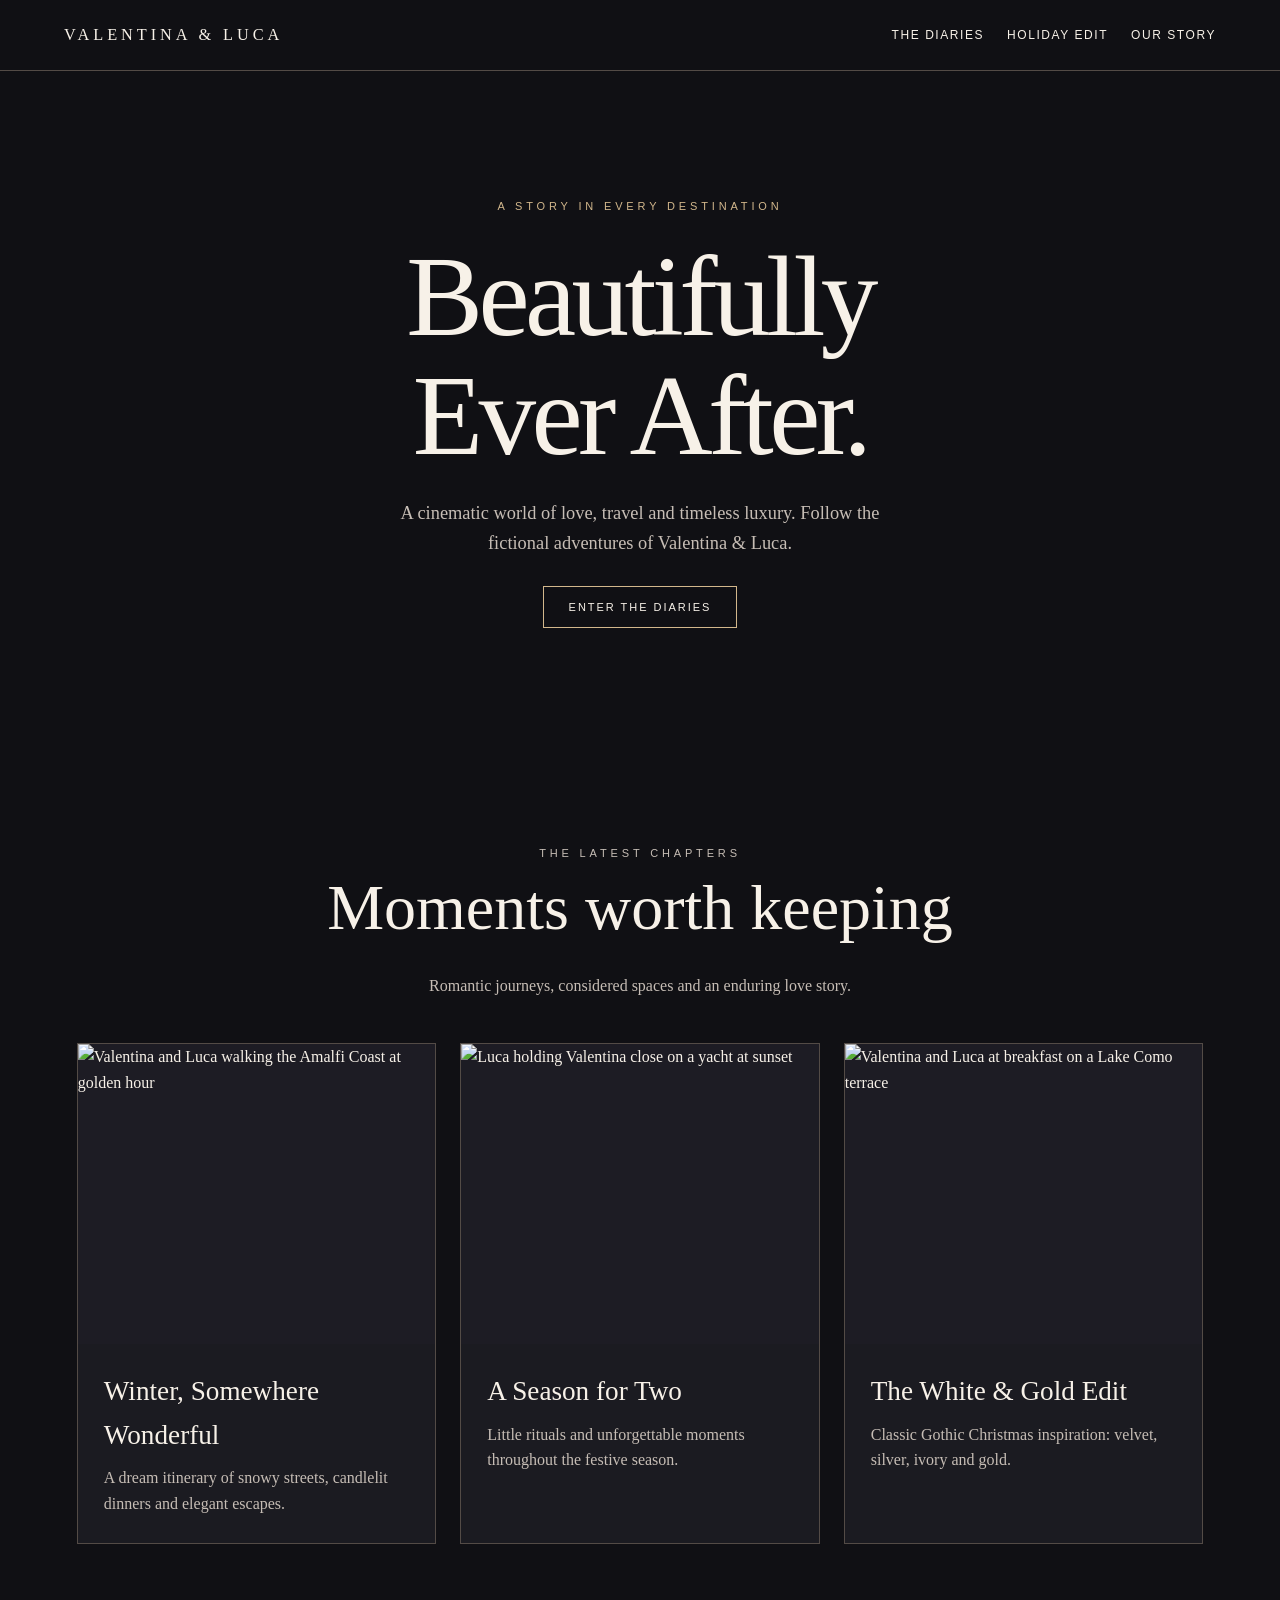
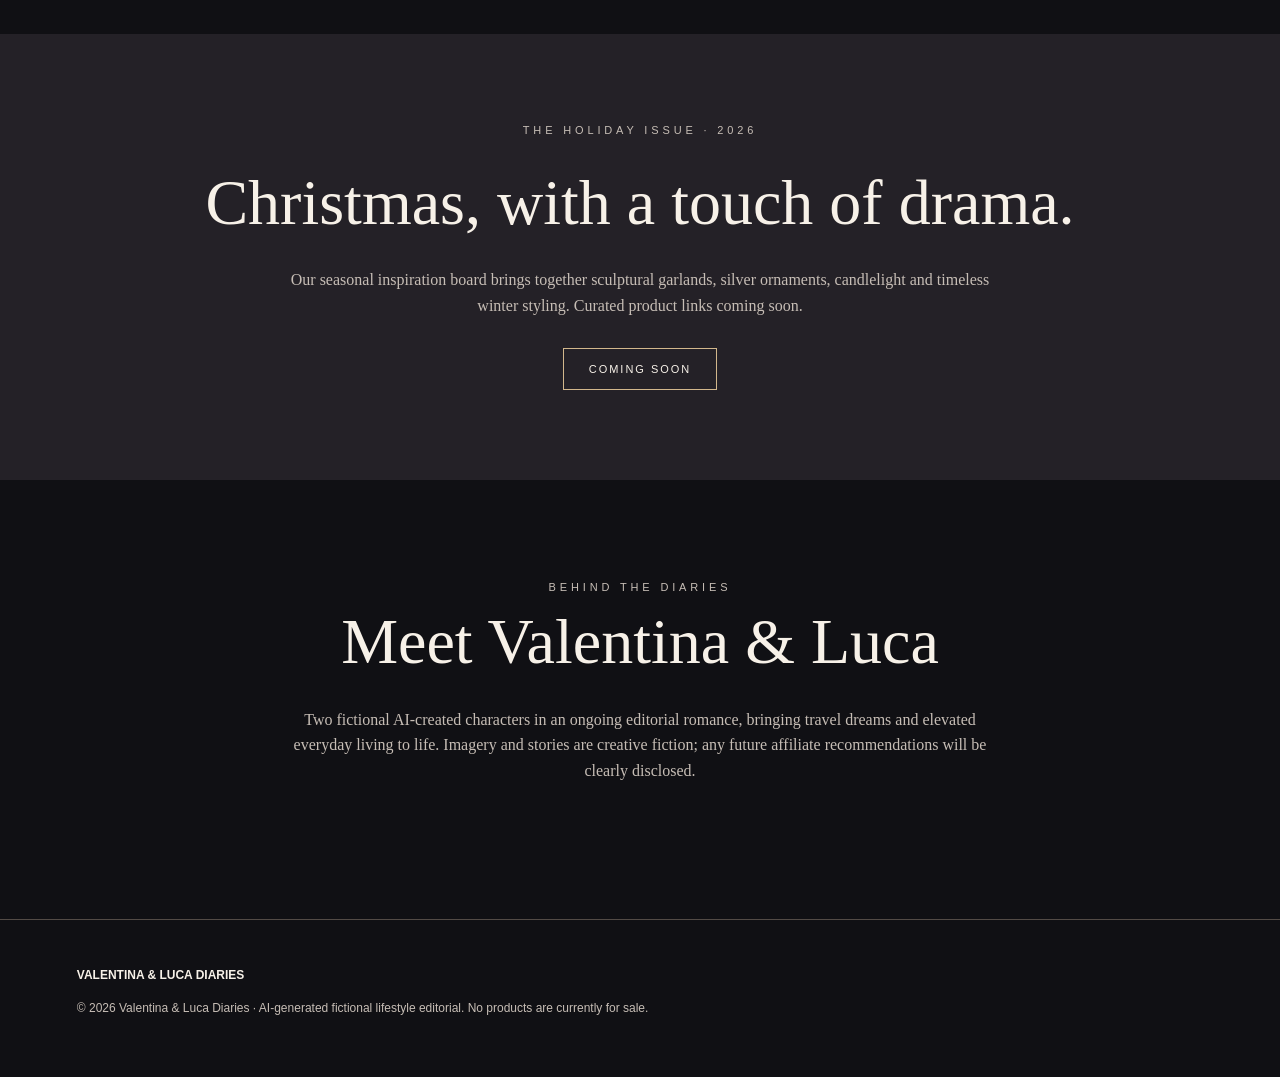
==== index.html @ 71242ba4 "Add files via upload" ====
<!doctype html>
<html lang="en">
<head>
<meta charset="UTF-8"><meta name="viewport" content="width=device-width,initial-scale=1">
<meta name="description" content="Valentina & Luca Diaries — fictional AI couple's editorial world of winter escapes, romantic moments and elevated interiors.">
<title>Valentina & Luca Diaries | An Editorial Love Story</title>
<style>
:root{--bg:#101014;--ink:#f7f1e8;--muted:#c6bdb5;--gold:#d2b78c;--border:#534b46}
*{box-sizing:border-box}html{scroll-behavior:smooth}body{margin:0;background:var(--bg);color:var(--ink);font:16px/1.6 Georgia,serif}
a{color:inherit}header{display:flex;justify-content:space-between;align-items:center;gap:20px;padding:22px 5vw;border-bottom:1px solid var(--border);flex-wrap:wrap}
.brand{text-transform:uppercase;letter-spacing:.24em;font-size:1.02rem;text-decoration:none}nav{display:flex;gap:23px;flex-wrap:wrap}nav a{font:12px/1.4 Arial,sans-serif;text-decoration:none;letter-spacing:.13em;text-transform:uppercase}
.hero{min-height:75vh;display:grid;place-items:center;text-align:center;padding:100px 8vw;background:linear-gradient(rgba(16,16,20,.42),rgba(16,16,20,.58)),url(images/hero-yacht-sunset.jpg) center 38%/cover no-repeat}
.kicker{font:11px Arial,sans-serif;text-transform:uppercase;letter-spacing:.35em;color:var(--gold)}h1{font-size:clamp(3.5rem,9vw,8rem);line-height:1.03;font-weight:400;letter-spacing:-.04em;margin:25px 0}h2{font-size:clamp(2.1rem,5vw,4rem);line-height:1.15;font-weight:400;margin:12px 0 28px}.lede{max-width:540px;margin:0 auto 28px;color:var(--muted);font-size:1.15rem}.btn{display:inline-block;text-decoration:none;border:1px solid var(--gold);color:var(--ink);padding:14px 25px;text-transform:uppercase;letter-spacing:.18em;font:11px Arial,sans-serif}
section{padding:90px 6vw}.section-head{text-align:center;max-width:700px;margin:0 auto 45px}.section-head p{color:var(--muted)}
.grid{display:grid;grid-template-columns:repeat(3,minmax(0,1fr));gap:24px}.story{border:1px solid var(--border);background:#1b1b21;overflow:hidden}.art{height:300px;background:#1d1c24;padding:0;overflow:hidden}.art img{width:100%;height:100%;object-fit:cover;display:block}.art.winter{background:linear-gradient(135deg,#bfc4c7,#726d77 40%,#242530)}.art.home{background:linear-gradient(135deg,#cfc2aa,#7a6759 45%,#201b1e)}.story .copy{padding:26px}.story h3{font-size:1.7rem;font-weight:400;margin:0 0 8px}.story p{margin:0;color:var(--muted)}.full{background:#242127;text-align:center}.full p{max-width:700px;margin:0 auto 30px;color:var(--muted)}
footer{padding:45px 6vw;border-top:1px solid var(--border);font:12px/1.8 Arial,sans-serif;color:var(--muted)}footer strong{color:var(--ink)}footer a{color:var(--gold)}
@media(max-width:760px){.grid{grid-template-columns:1fr}.hero{min-height:65vh}nav{gap:12px}section{padding:60px 5vw}}
</style>
</head>
<body>
<header><a class="brand" href="#">Valentina & Luca</a><nav><a href="#diaries">The Diaries</a><a href="#holiday">Holiday Edit</a><a href="#about">Our Story</a></nav></header>
<main>
<div class="hero"><div><p class="kicker">A story in every destination</p><h1>Beautifully<br>Ever After.</h1><p class="lede">A cinematic world of love, travel and timeless luxury. Follow the fictional adventures of Valentina & Luca.</p><a class="btn" href="#diaries">Enter the Diaries</a></div></div>
<section id="diaries"><div class="section-head"><p class="kicker">The latest chapters</p><h2>Moments worth keeping</h2><p>Romantic journeys, considered spaces and an enduring love story.</p></div><div class="grid">
<article class="story"><div class="art"><img src="images/amalfi-walk.jpg" alt="Valentina and Luca walking the Amalfi Coast at golden hour"></div><div class="copy"><h3>Winter, Somewhere Wonderful</h3><p>A dream itinerary of snowy streets, candlelit dinners and elegant escapes.</p></div></article>
<article class="story"><div class="art"><img src="images/sunset-embrace-knit.jpg" alt="Luca holding Valentina close on a yacht at sunset"></div><div class="copy"><h3>A Season for Two</h3><p>Little rituals and unforgettable moments throughout the festive season.</p></div></article>
<article class="story"><div class="art"><img src="images/como-breakfast.jpg" alt="Valentina and Luca at breakfast on a Lake Como terrace"></div><div class="copy"><h3>The White & Gold Edit</h3><p>Classic Gothic Christmas inspiration: velvet, silver, ivory and gold.</p></div></article>
</div></section>
<section class="full" id="holiday"><p class="kicker">The holiday issue · 2026</p><h2>Christmas, with a touch of drama.</h2><p>Our seasonal inspiration board brings together sculptural garlands, silver ornaments, candlelight and timeless winter styling. Curated product links coming soon.</p><a class="btn" href="mailto:hello@example.com?subject=Valentina%20and%20Luca%20Diaries" onclick="event.preventDefault();alert('Contact details coming soon.');">Coming soon</a></section>
<section id="about"><div class="section-head"><p class="kicker">Behind the diaries</p><h2>Meet Valentina & Luca</h2><p>Two fictional AI-created characters in an ongoing editorial romance, bringing travel dreams and elevated everyday living to life. Imagery and stories are creative fiction; any future affiliate recommendations will be clearly disclosed.</p></div></section>
</main><footer><strong>VALENTINA & LUCA DIARIES</strong><p>© 2026 Valentina & Luca Diaries · AI-generated fictional lifestyle editorial. No products are currently for sale.</p></footer>
</body></html>
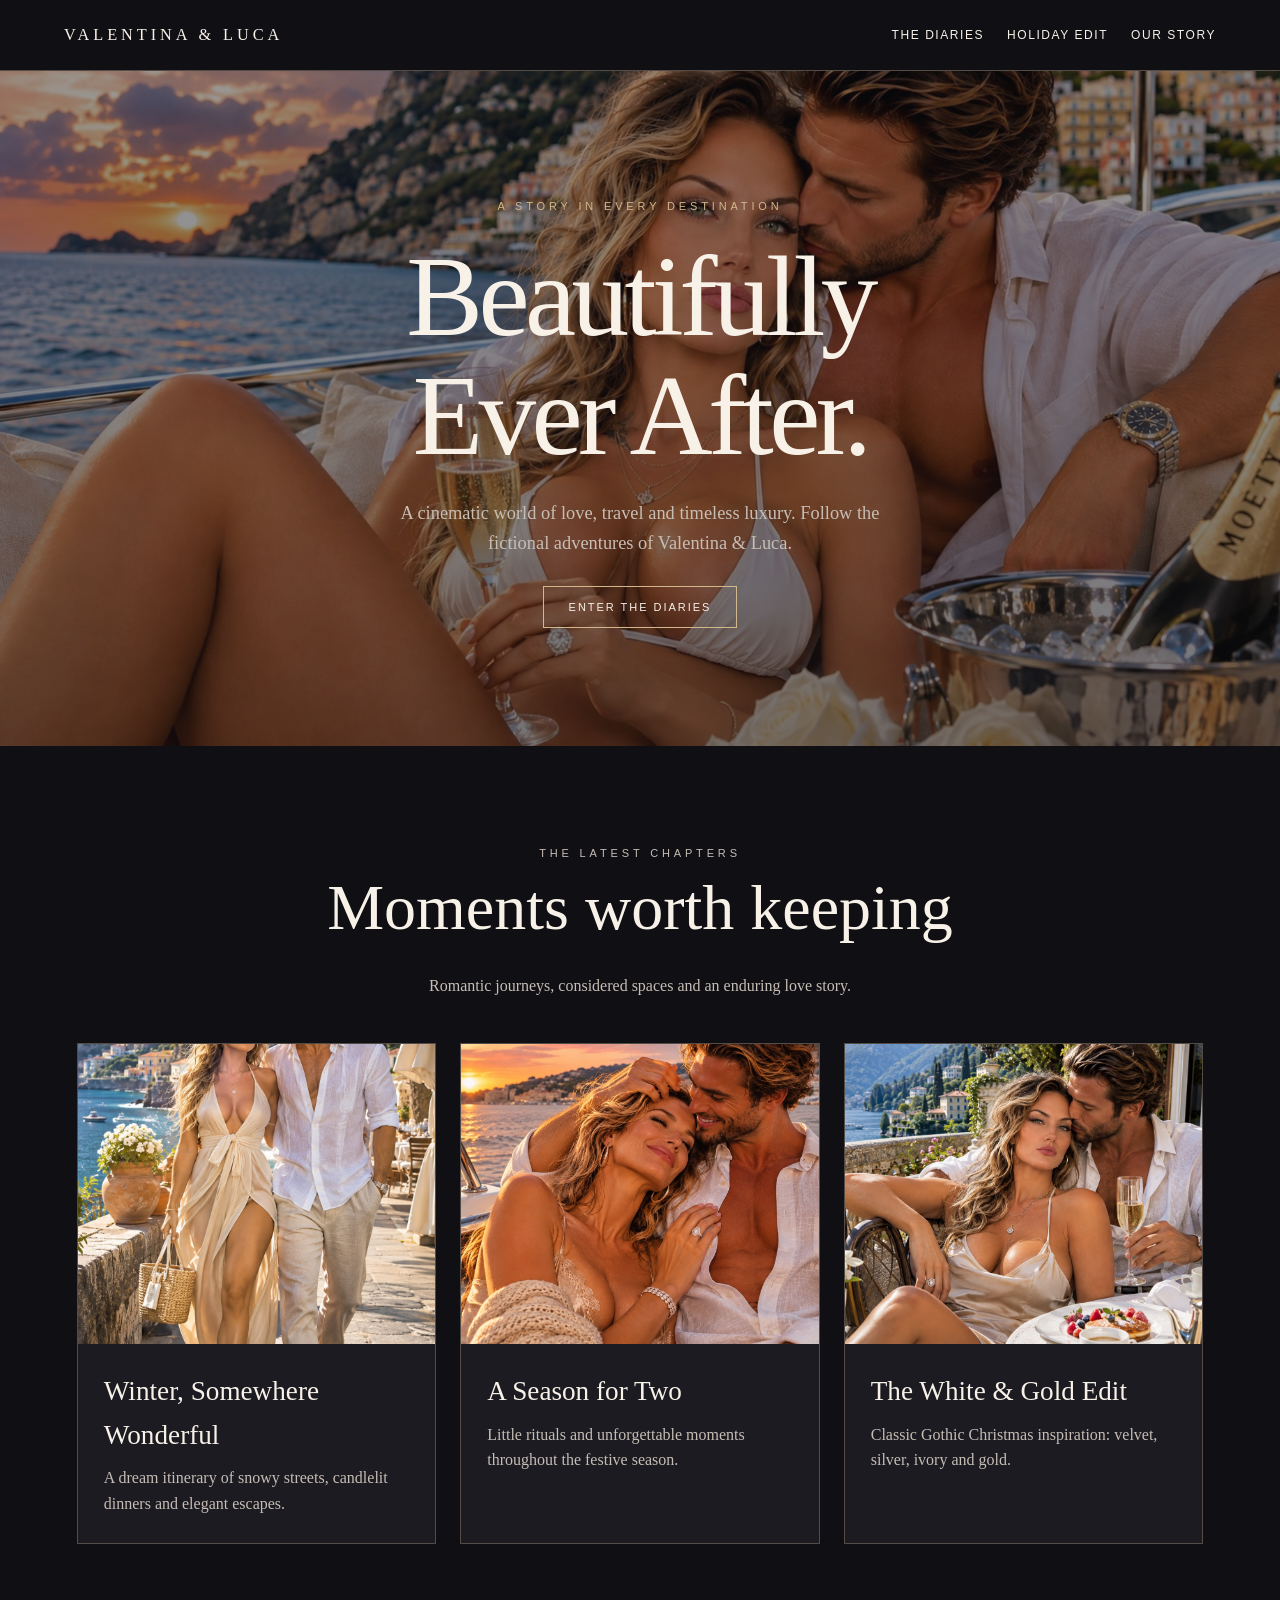
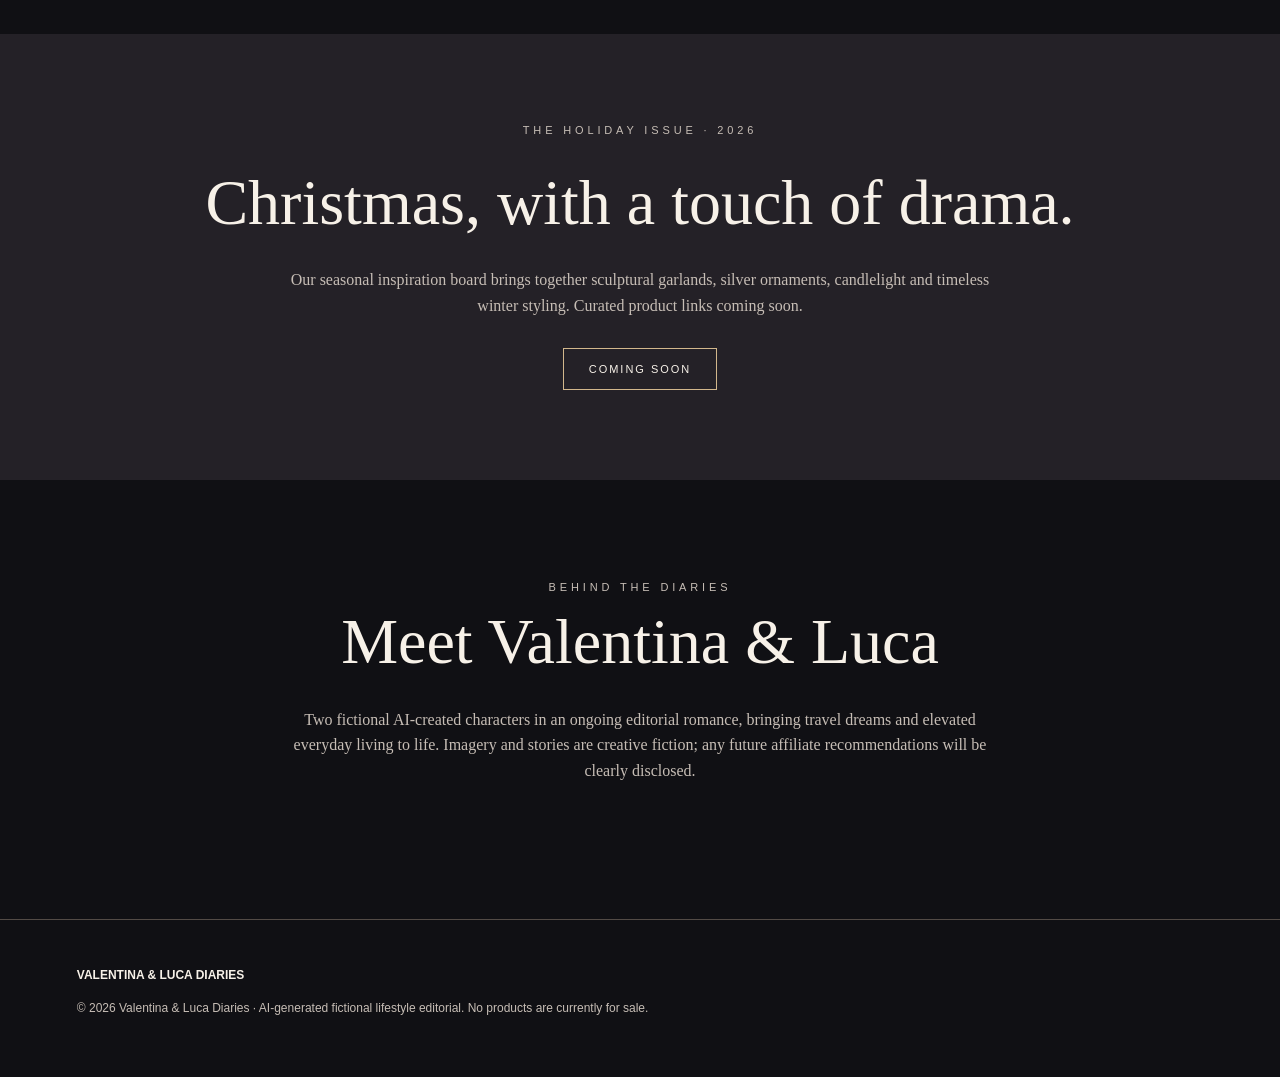
==== commit 9af517bb: "Add GoatCounter tracking snippet to index.html" ====
--- a/index.html
+++ b/index.html
@@ -16,6 +16,8 @@
 footer{padding:45px 6vw;border-top:1px solid var(--border);font:12px/1.8 Arial,sans-serif;color:var(--muted)}footer strong{color:var(--ink)}footer a{color:var(--gold)}
 @media(max-width:760px){.grid{grid-template-columns:1fr}.hero{min-height:65vh}nav{gap:12px}section{padding:60px 5vw}}
 </style>
+<script data-goatcounter="https://valentina-luca-diaries.goatcounter.com/count"
+        async src="//gc.zgo.at/count.js"></script>
 </head>
 <body>
 <header><a class="brand" href="#">Valentina & Luca</a><nav><a href="#diaries">The Diaries</a><a href="#holiday">Holiday Edit</a><a href="#about">Our Story</a></nav></header>
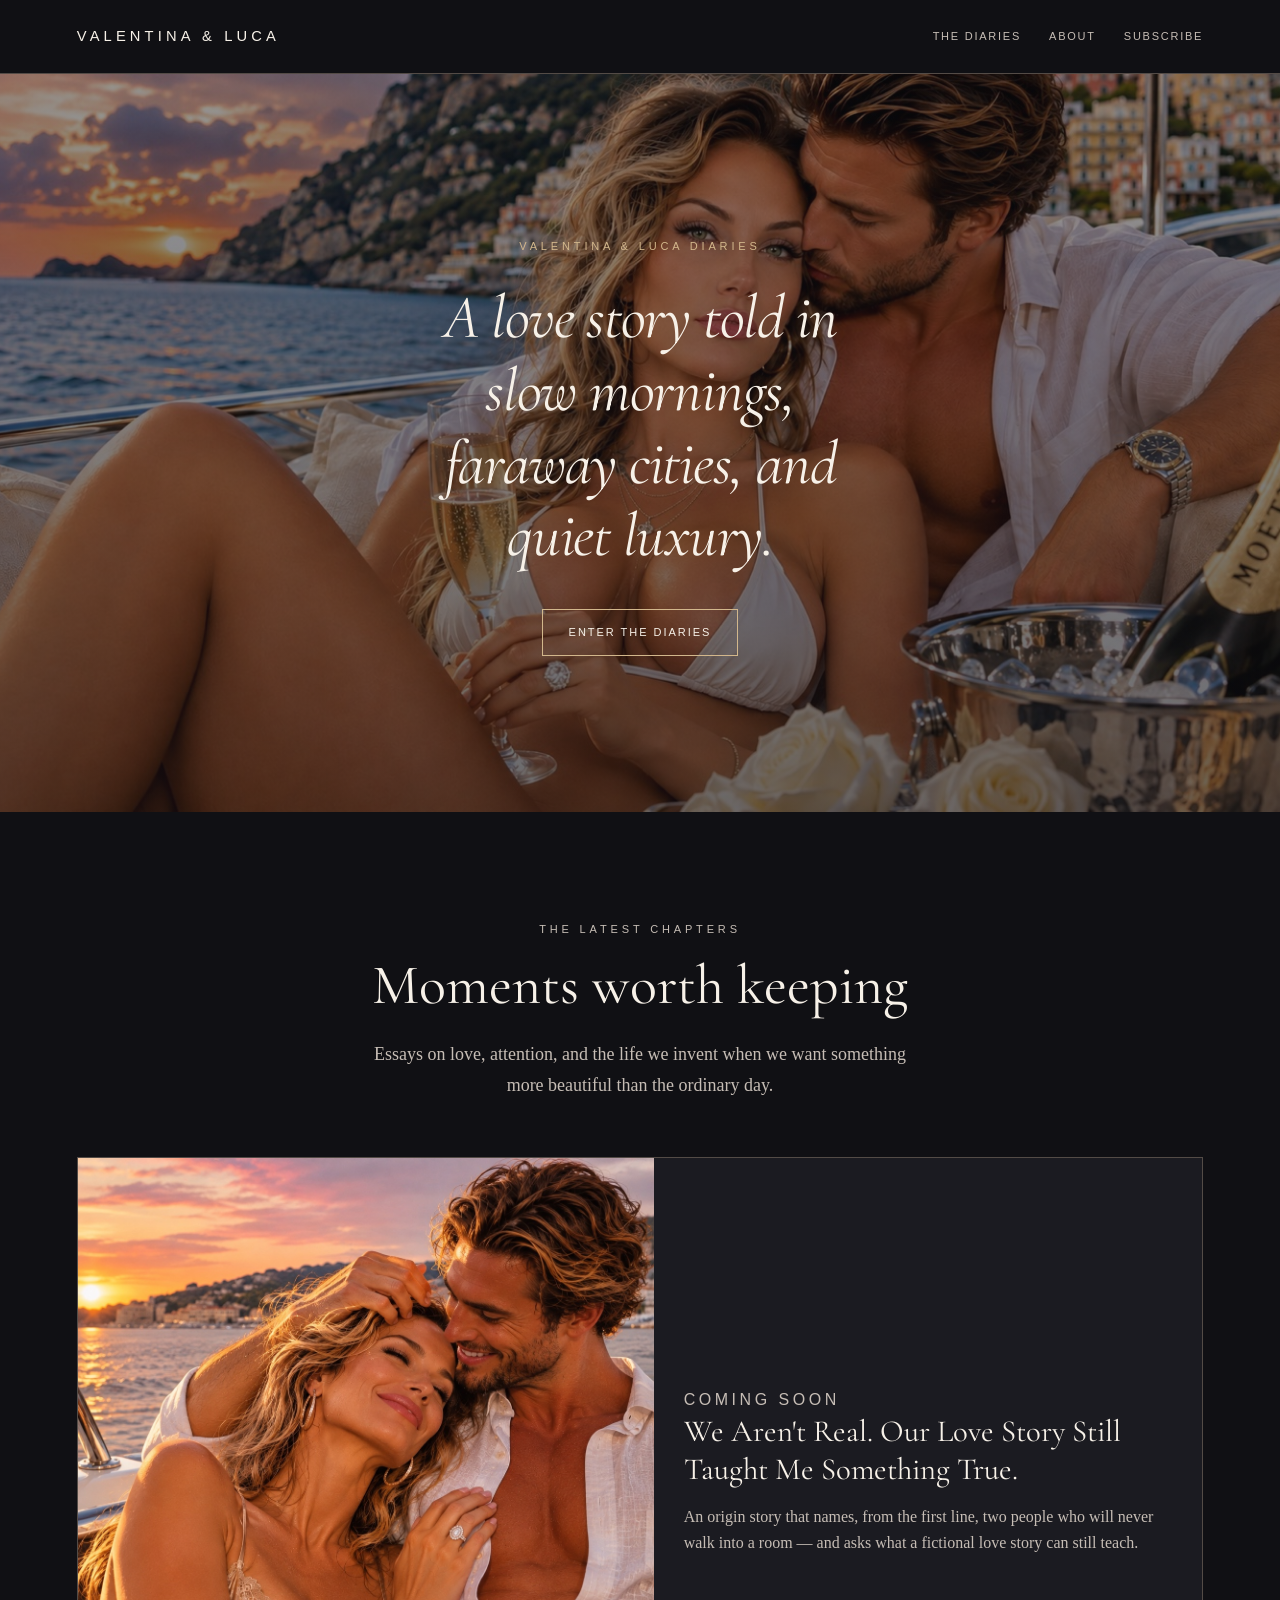
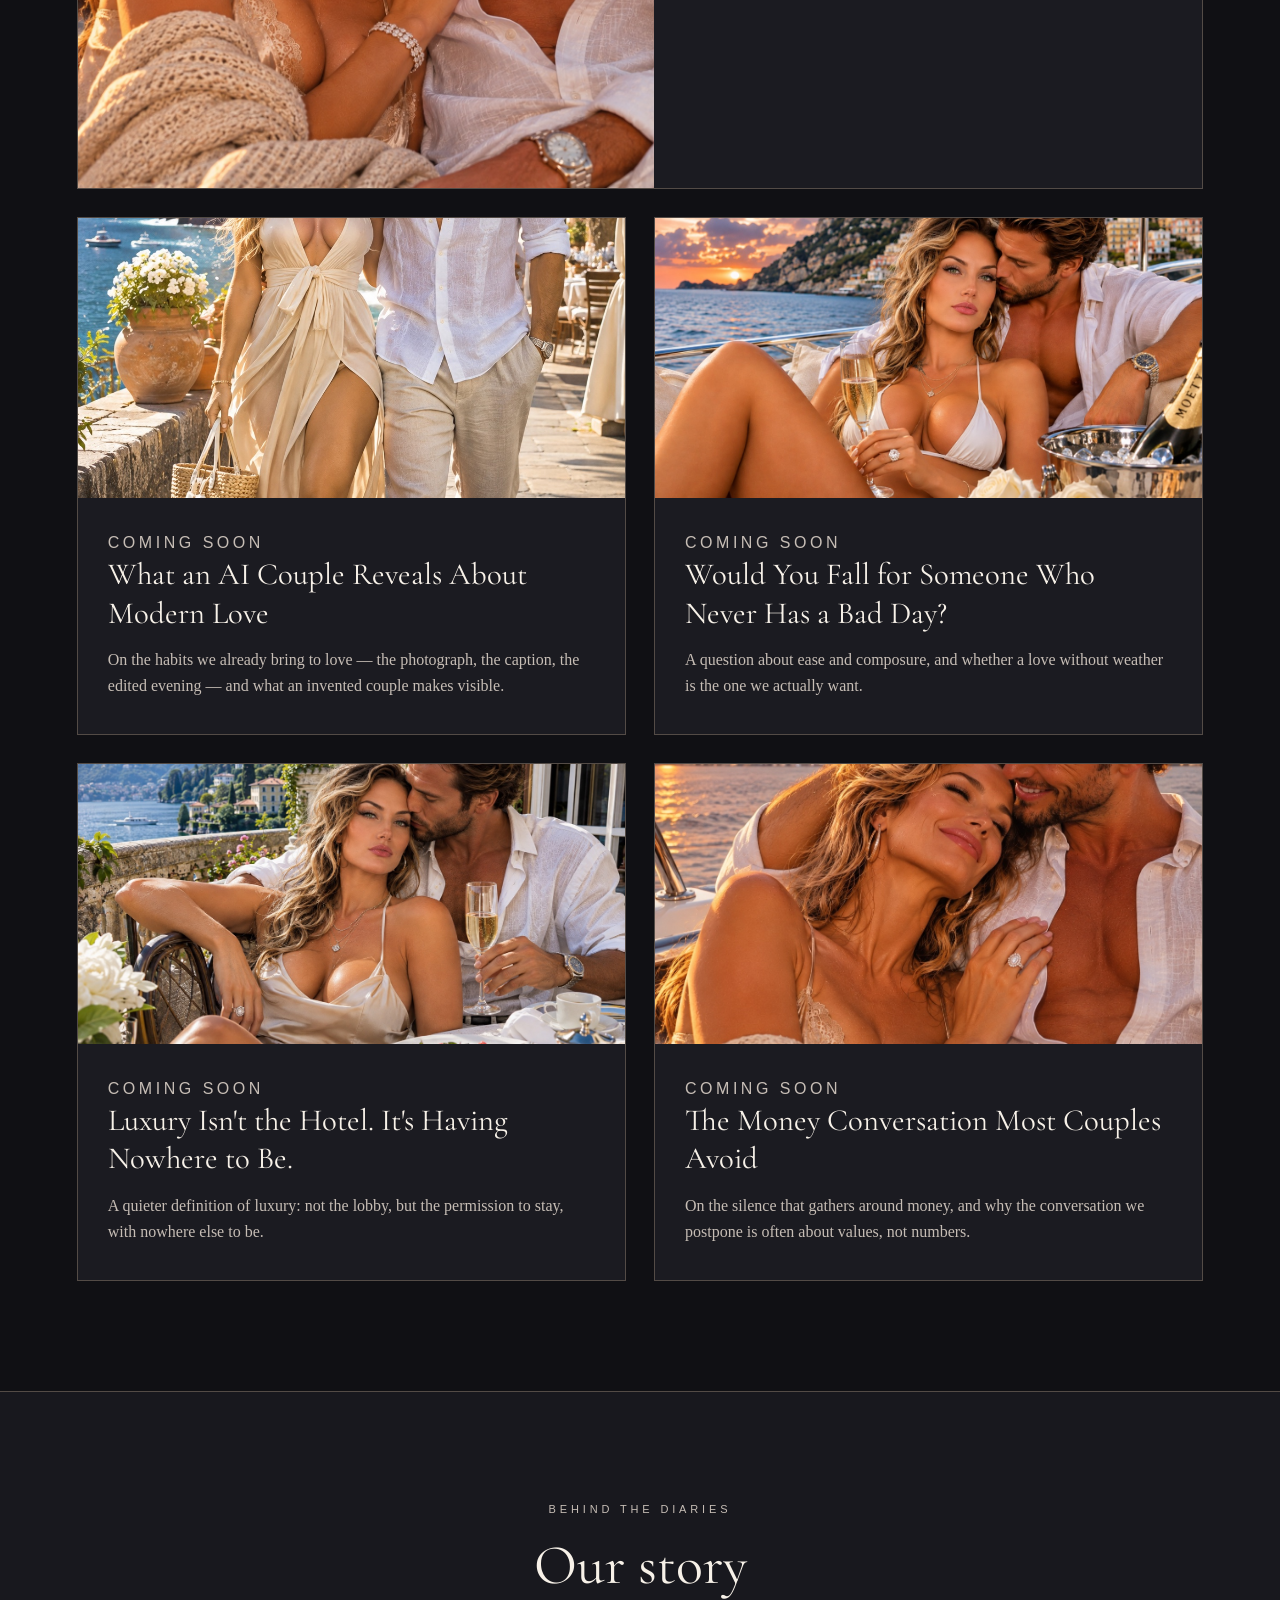
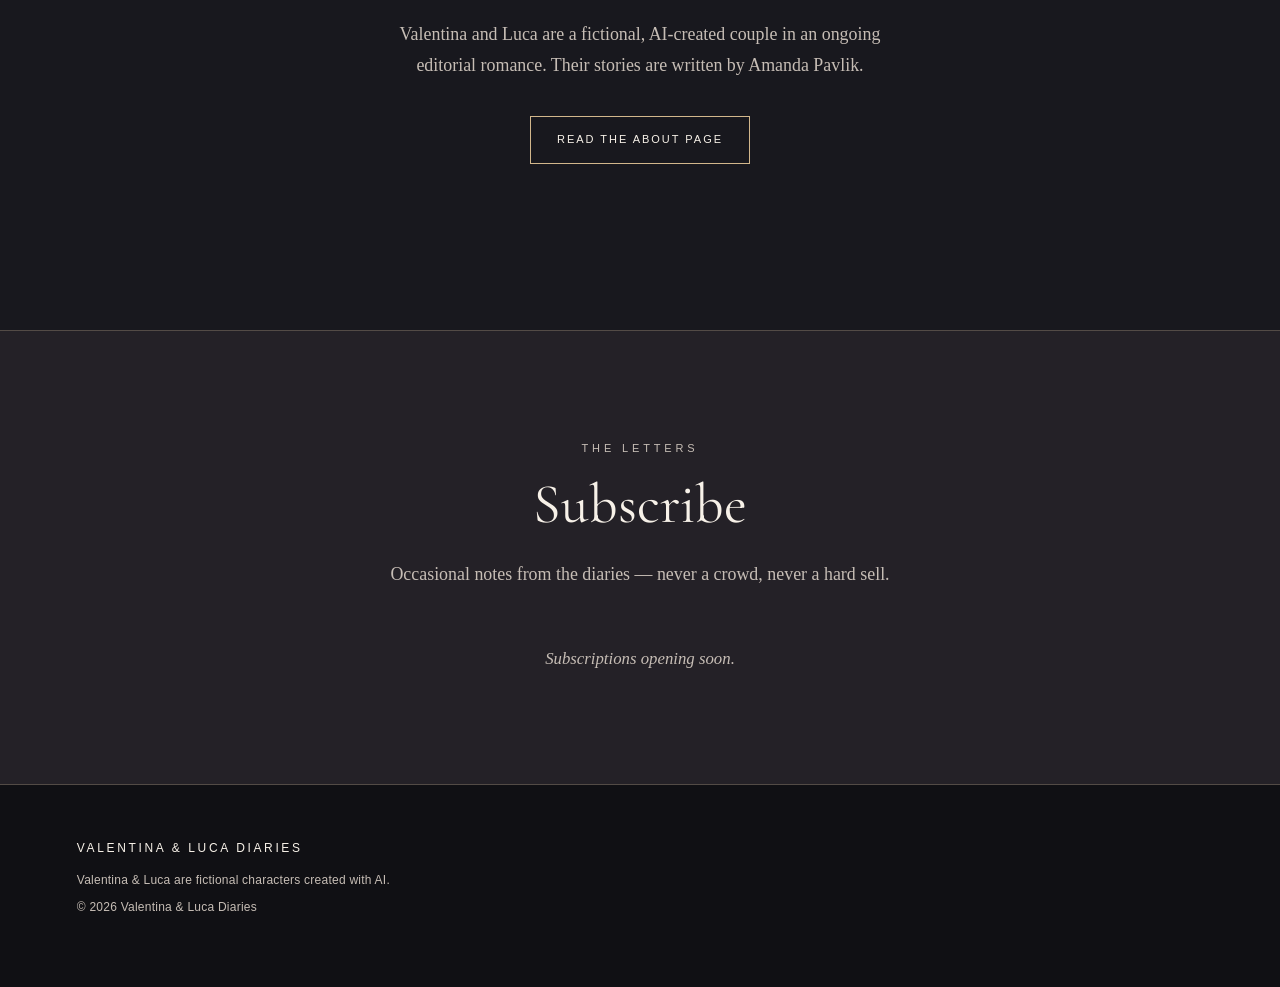
==== commit d748702b: "Add About page, RSS feed, canonical tags, and coming-soon diary teasers Keep the existing dark edito" ====
--- a/index.html
+++ b/index.html
@@ -1,34 +1,129 @@
 <!doctype html>
 <html lang="en">
 <head>
-<meta charset="UTF-8"><meta name="viewport" content="width=device-width,initial-scale=1">
-<meta name="description" content="Valentina & Luca Diaries — fictional AI couple's editorial world of winter escapes, romantic moments and elevated interiors.">
-<title>Valentina & Luca Diaries | An Editorial Love Story</title>
-<style>
-:root{--bg:#101014;--ink:#f7f1e8;--muted:#c6bdb5;--gold:#d2b78c;--border:#534b46}
-*{box-sizing:border-box}html{scroll-behavior:smooth}body{margin:0;background:var(--bg);color:var(--ink);font:16px/1.6 Georgia,serif}
-a{color:inherit}header{display:flex;justify-content:space-between;align-items:center;gap:20px;padding:22px 5vw;border-bottom:1px solid var(--border);flex-wrap:wrap}
-.brand{text-transform:uppercase;letter-spacing:.24em;font-size:1.02rem;text-decoration:none}nav{display:flex;gap:23px;flex-wrap:wrap}nav a{font:12px/1.4 Arial,sans-serif;text-decoration:none;letter-spacing:.13em;text-transform:uppercase}
-.hero{min-height:75vh;display:grid;place-items:center;text-align:center;padding:100px 8vw;background:linear-gradient(rgba(16,16,20,.42),rgba(16,16,20,.58)),url(images/hero-yacht-sunset.jpg) center 38%/cover no-repeat}
-.kicker{font:11px Arial,sans-serif;text-transform:uppercase;letter-spacing:.35em;color:var(--gold)}h1{font-size:clamp(3.5rem,9vw,8rem);line-height:1.03;font-weight:400;letter-spacing:-.04em;margin:25px 0}h2{font-size:clamp(2.1rem,5vw,4rem);line-height:1.15;font-weight:400;margin:12px 0 28px}.lede{max-width:540px;margin:0 auto 28px;color:var(--muted);font-size:1.15rem}.btn{display:inline-block;text-decoration:none;border:1px solid var(--gold);color:var(--ink);padding:14px 25px;text-transform:uppercase;letter-spacing:.18em;font:11px Arial,sans-serif}
-section{padding:90px 6vw}.section-head{text-align:center;max-width:700px;margin:0 auto 45px}.section-head p{color:var(--muted)}
-.grid{display:grid;grid-template-columns:repeat(3,minmax(0,1fr));gap:24px}.story{border:1px solid var(--border);background:#1b1b21;overflow:hidden}.art{height:300px;background:#1d1c24;padding:0;overflow:hidden}.art img{width:100%;height:100%;object-fit:cover;display:block}.art.winter{background:linear-gradient(135deg,#bfc4c7,#726d77 40%,#242530)}.art.home{background:linear-gradient(135deg,#cfc2aa,#7a6759 45%,#201b1e)}.story .copy{padding:26px}.story h3{font-size:1.7rem;font-weight:400;margin:0 0 8px}.story p{margin:0;color:var(--muted)}.full{background:#242127;text-align:center}.full p{max-width:700px;margin:0 auto 30px;color:var(--muted)}
-footer{padding:45px 6vw;border-top:1px solid var(--border);font:12px/1.8 Arial,sans-serif;color:var(--muted)}footer strong{color:var(--ink)}footer a{color:var(--gold)}
-@media(max-width:760px){.grid{grid-template-columns:1fr}.hero{min-height:65vh}nav{gap:12px}section{padding:60px 5vw}}
-</style>
-<script data-goatcounter="https://valentina-luca-diaries.goatcounter.com/count"
-        async src="//gc.zgo.at/count.js"></script>
+<meta charset="UTF-8">
+<meta name="viewport" content="width=device-width,initial-scale=1">
+<title>Valentina &amp; Luca Diaries</title>
+<meta name="description" content="A love story told in slow mornings, faraway cities, and quiet luxury.">
+<!--
+  SITE_BASE (no trailing slash): https://apavlik02-blip.github.io/valentina-luca-diaries
+  Also defined in js/site-config.js. If you add a custom domain, update SITE_BASE
+  there and every canonical / Open Graph / Twitter / RSS URL below, plus feed.xml
+  and sitemap.xml. See README.md.
+-->
+<link rel="canonical" href="https://apavlik02-blip.github.io/valentina-luca-diaries/">
+<link rel="alternate" type="application/rss+xml" title="Valentina &amp; Luca Diaries" href="https://apavlik02-blip.github.io/valentina-luca-diaries/feed.xml">
+<meta property="og:type" content="website">
+<meta property="og:site_name" content="Valentina &amp; Luca Diaries">
+<meta property="og:title" content="Valentina &amp; Luca Diaries">
+<meta property="og:description" content="A love story told in slow mornings, faraway cities, and quiet luxury.">
+<meta property="og:url" content="https://apavlik02-blip.github.io/valentina-luca-diaries/">
+<meta property="og:image" content="https://apavlik02-blip.github.io/valentina-luca-diaries/images/hero-yacht-sunset.jpg">
+<meta name="twitter:card" content="summary_large_image">
+<meta name="twitter:title" content="Valentina &amp; Luca Diaries">
+<meta name="twitter:description" content="A love story told in slow mornings, faraway cities, and quiet luxury.">
+<meta name="twitter:image" content="https://apavlik02-blip.github.io/valentina-luca-diaries/images/hero-yacht-sunset.jpg">
+<link rel="stylesheet" href="css/style.css">
+<script data-goatcounter="https://valentina-luca-diaries.goatcounter.com/count" async src="//gc.zgo.at/count.js"></script>
 </head>
 <body>
-<header><a class="brand" href="#">Valentina & Luca</a><nav><a href="#diaries">The Diaries</a><a href="#holiday">Holiday Edit</a><a href="#about">Our Story</a></nav></header>
+<header class="site-header">
+  <a class="brand" href="#">Valentina &amp; Luca</a>
+  <nav>
+    <a href="#diaries">The Diaries</a>
+    <a href="about/">About</a>
+    <a href="#subscribe">Subscribe</a>
+  </nav>
+</header>
 <main>
-<div class="hero"><div><p class="kicker">A story in every destination</p><h1>Beautifully<br>Ever After.</h1><p class="lede">A cinematic world of love, travel and timeless luxury. Follow the fictional adventures of Valentina & Luca.</p><a class="btn" href="#diaries">Enter the Diaries</a></div></div>
-<section id="diaries"><div class="section-head"><p class="kicker">The latest chapters</p><h2>Moments worth keeping</h2><p>Romantic journeys, considered spaces and an enduring love story.</p></div><div class="grid">
-<article class="story"><div class="art"><img src="images/amalfi-walk.jpg" alt="Valentina and Luca walking the Amalfi Coast at golden hour"></div><div class="copy"><h3>Winter, Somewhere Wonderful</h3><p>A dream itinerary of snowy streets, candlelit dinners and elegant escapes.</p></div></article>
-<article class="story"><div class="art"><img src="images/sunset-embrace-knit.jpg" alt="Luca holding Valentina close on a yacht at sunset"></div><div class="copy"><h3>A Season for Two</h3><p>Little rituals and unforgettable moments throughout the festive season.</p></div></article>
-<article class="story"><div class="art"><img src="images/como-breakfast.jpg" alt="Valentina and Luca at breakfast on a Lake Como terrace"></div><div class="copy"><h3>The White & Gold Edit</h3><p>Classic Gothic Christmas inspiration: velvet, silver, ivory and gold.</p></div></article>
-</div></section>
-<section class="full" id="holiday"><p class="kicker">The holiday issue · 2026</p><h2>Christmas, with a touch of drama.</h2><p>Our seasonal inspiration board brings together sculptural garlands, silver ornaments, candlelight and timeless winter styling. Curated product links coming soon.</p><a class="btn" href="mailto:hello@example.com?subject=Valentina%20and%20Luca%20Diaries" onclick="event.preventDefault();alert('Contact details coming soon.');">Coming soon</a></section>
-<section id="about"><div class="section-head"><p class="kicker">Behind the diaries</p><h2>Meet Valentina & Luca</h2><p>Two fictional AI-created characters in an ongoing editorial romance, bringing travel dreams and elevated everyday living to life. Imagery and stories are creative fiction; any future affiliate recommendations will be clearly disclosed.</p></div></section>
-</main><footer><strong>VALENTINA & LUCA DIARIES</strong><p>© 2026 Valentina & Luca Diaries · AI-generated fictional lifestyle editorial. No products are currently for sale.</p></footer>
-</body></html>+  <div class="hero">
+    <div class="hero-inner">
+      <p class="kicker">Valentina &amp; Luca Diaries</p>
+      <h1>A love story told in slow mornings, faraway cities, and quiet luxury.</h1>
+      <a class="btn" href="#diaries">Enter the Diaries</a>
+    </div>
+  </div>
+
+  <section id="diaries">
+    <div class="section-head">
+      <p class="kicker">The latest chapters</p>
+      <h2>Moments worth keeping</h2>
+      <p>Essays on love, attention, and the life we invent when we want something more beautiful than the ordinary day.</p>
+    </div>
+    <div class="diaries-grid">
+      <article class="story story-featured">
+        <div class="art"><img src="images/sunset-embrace-knit.jpg" alt="Luca holding Valentina close on a yacht at sunset"></div>
+        <div class="copy">
+          <p class="coming-soon">Coming soon</p>
+          <h3>We Aren't Real. Our Love Story Still Taught Me Something True.</h3>
+          <p>An origin story that names, from the first line, two people who will never walk into a room — and asks what a fictional love story can still teach.</p>
+        </div>
+      </article>
+      <article class="story">
+        <div class="art"><img src="images/amalfi-walk.jpg" alt="Valentina and Luca walking the Amalfi Coast at golden hour"></div>
+        <div class="copy">
+          <p class="coming-soon">Coming soon</p>
+          <h3>What an AI Couple Reveals About Modern Love</h3>
+          <p>On the habits we already bring to love — the photograph, the caption, the edited evening — and what an invented couple makes visible.</p>
+        </div>
+      </article>
+      <article class="story">
+        <div class="art"><img src="images/hero-yacht-sunset.jpg" alt="Valentina and Luca on a yacht at sunset"></div>
+        <div class="copy">
+          <p class="coming-soon">Coming soon</p>
+          <h3>Would You Fall for Someone Who Never Has a Bad Day?</h3>
+          <p>A question about ease and composure, and whether a love without weather is the one we actually want.</p>
+        </div>
+      </article>
+      <article class="story">
+        <div class="art"><img src="images/como-breakfast.jpg" alt="Valentina and Luca at breakfast on a Lake Como terrace"></div>
+        <div class="copy">
+          <p class="coming-soon">Coming soon</p>
+          <h3>Luxury Isn't the Hotel. It's Having Nowhere to Be.</h3>
+          <p>A quieter definition of luxury: not the lobby, but the permission to stay, with nowhere else to be.</p>
+        </div>
+      </article>
+      <article class="story">
+        <div class="art"><img src="images/sunset-embrace-knit.jpg" alt="Valentina and Luca in a close embrace at dusk"></div>
+        <div class="copy">
+          <p class="coming-soon">Coming soon</p>
+          <h3>The Money Conversation Most Couples Avoid</h3>
+          <p>On the silence that gathers around money, and why the conversation we postpone is often about values, not numbers.</p>
+        </div>
+      </article>
+    </div>
+  </section>
+
+  <section class="teaser" id="our-story">
+    <div class="section-head">
+      <p class="kicker">Behind the diaries</p>
+      <h2>Our story</h2>
+      <p class="lede">Valentina and Luca are a fictional, AI-created couple in an ongoing editorial romance. Their stories are written by Amanda Pavlik.</p>
+      <a class="btn" href="about/">Read the About page</a>
+    </div>
+  </section>
+
+  <section class="subscribe" id="subscribe" data-subscribe>
+    <div class="section-head">
+      <p class="kicker">The letters</p>
+      <h2>Subscribe</h2>
+      <p class="lede">Occasional notes from the diaries — never a crowd, never a hard sell.</p>
+    </div>
+    <p class="subscribe-soon">Subscriptions opening soon.</p>
+    <form class="embeddable-buttondown-form" method="post" target="popupwindow" hidden>
+      <label for="email-home">Email</label>
+      <input id="email-home" type="email" name="email" placeholder="you@example.com" required autocomplete="email">
+      <input type="hidden" name="embed" value="1">
+      <button type="submit">Subscribe</button>
+    </form>
+  </section>
+</main>
+<footer>
+  <strong>Valentina &amp; Luca Diaries</strong>
+  <p>Valentina & Luca are fictional characters created with AI.</p>
+  <p>© 2026 Valentina &amp; Luca Diaries</p>
+</footer>
+<script src="js/site-config.js"></script>
+<script src="js/subscribe.js"></script>
+</body>
+</html>
--- a/css/style.css
+++ b/css/style.css
@@ -0,0 +1,435 @@
+@import url("https://fonts.googleapis.com/css2?family=Cormorant+Garamond:ital,wght@0,400;0,500;0,600;1,400;1,500&display=swap");
+
+:root {
+  --bg: #101014;
+  --bg-raised: #1b1b21;
+  --bg-soft: #18181e;
+  --ink: #f7f1e8;
+  --muted: #c6bdb5;
+  --gold: #d2b78c;
+  --border: #534b46;
+  --serif: "Cormorant Garamond", Georgia, "Times New Roman", serif;
+  --sans: Arial, Helvetica, sans-serif;
+  --measure: 38rem;
+}
+
+*,
+*::before,
+*::after {
+  box-sizing: border-box;
+}
+
+html {
+  scroll-behavior: smooth;
+}
+
+body {
+  margin: 0;
+  background: var(--bg);
+  color: var(--ink);
+  font: 18px/1.7 Georgia, "Iowan Old Style", "Palatino Linotype", serif;
+}
+
+a {
+  color: inherit;
+}
+
+img {
+  max-width: 100%;
+  height: auto;
+  display: block;
+}
+
+/* Header */
+
+.site-header {
+  display: flex;
+  justify-content: space-between;
+  align-items: center;
+  gap: 24px;
+  padding: 26px 6vw;
+  border-bottom: 1px solid var(--border);
+  flex-wrap: wrap;
+}
+
+.brand {
+  text-transform: uppercase;
+  letter-spacing: 0.28em;
+  font: 500 0.92rem/1.4 var(--sans);
+  text-decoration: none;
+}
+
+nav {
+  display: flex;
+  gap: 28px;
+  flex-wrap: wrap;
+}
+
+nav a {
+  font: 11px/1.4 var(--sans);
+  text-decoration: none;
+  letter-spacing: 0.16em;
+  text-transform: uppercase;
+  color: var(--muted);
+}
+
+nav a:hover,
+nav a[aria-current="page"] {
+  color: var(--ink);
+}
+
+/* Hero */
+
+.hero {
+  min-height: 82vh;
+  display: grid;
+  place-items: center;
+  text-align: center;
+  padding: 120px 8vw 110px;
+  background:
+    linear-gradient(rgba(16, 16, 20, 0.44), rgba(16, 16, 20, 0.62)),
+    url("../images/hero-yacht-sunset.jpg") center 38% / cover no-repeat;
+}
+
+.hero-inner {
+  max-width: 44rem;
+}
+
+.kicker {
+  font: 11px/1.4 var(--sans);
+  text-transform: uppercase;
+  letter-spacing: 0.35em;
+  color: var(--gold);
+  margin: 0;
+}
+
+h1,
+h2,
+h3 {
+  font-family: var(--serif);
+  font-weight: 400;
+}
+
+h1 {
+  font-size: clamp(2.15rem, 5.4vw, 3.85rem);
+  line-height: 1.18;
+  letter-spacing: -0.02em;
+  font-style: italic;
+  margin: 28px auto 0;
+  max-width: 18ch;
+}
+
+.page-hero h1,
+.article-header h1 {
+  font-style: normal;
+  max-width: none;
+  letter-spacing: -0.03em;
+}
+
+.lede {
+  max-width: 32rem;
+  margin: 28px auto 0;
+  color: var(--muted);
+  font-size: 1.12rem;
+  line-height: 1.7;
+}
+
+.btn {
+  display: inline-block;
+  text-decoration: none;
+  border: 1px solid var(--gold);
+  color: var(--ink);
+  padding: 15px 26px;
+  text-transform: uppercase;
+  letter-spacing: 0.18em;
+  font: 11px/1.4 var(--sans);
+  background: transparent;
+  cursor: pointer;
+  margin-top: 36px;
+}
+
+.btn:hover {
+  background: rgba(210, 183, 140, 0.1);
+}
+
+/* Sections */
+
+section {
+  padding: 110px 6vw;
+}
+
+.section-head {
+  text-align: center;
+  max-width: 40rem;
+  margin: 0 auto 56px;
+}
+
+.section-head p {
+  color: var(--muted);
+  margin: 0 auto;
+  max-width: 34rem;
+}
+
+.section-head h2 {
+  font-size: clamp(2.1rem, 4.6vw, 3.5rem);
+  line-height: 1.15;
+  margin: 16px 0 22px;
+}
+
+/* Diary cards */
+
+.diaries-grid {
+  display: grid;
+  grid-template-columns: 1fr;
+  gap: 28px;
+  max-width: 72rem;
+  margin: 0 auto;
+}
+
+.story {
+  border: 1px solid var(--border);
+  background: var(--bg-raised);
+  overflow: hidden;
+  display: flex;
+  flex-direction: column;
+}
+
+.story-featured {
+  display: grid;
+  grid-template-columns: minmax(0, 1.05fr) minmax(0, 1fr);
+}
+
+.story .art {
+  height: 280px;
+  background: #1d1c24;
+  overflow: hidden;
+}
+
+.story-featured .art {
+  height: 100%;
+  min-height: 360px;
+}
+
+.story .art img {
+  width: 100%;
+  height: 100%;
+  object-fit: cover;
+}
+
+.story .copy {
+  padding: 32px 30px 34px;
+  display: flex;
+  flex-direction: column;
+  justify-content: center;
+}
+
+.coming-soon {
+  font: 10px/1.4 var(--sans);
+  text-transform: uppercase;
+  letter-spacing: 0.22em;
+  color: var(--gold);
+  margin: 0 0 12px;
+}
+
+.story h3 {
+  font-size: clamp(1.45rem, 2.4vw, 2rem);
+  line-height: 1.25;
+  margin: 0 0 14px;
+}
+
+.story p {
+  margin: 0;
+  color: var(--muted);
+  font-size: 1rem;
+  line-height: 1.65;
+}
+
+@media (min-width: 860px) {
+  .diaries-grid {
+    grid-template-columns: 1fr 1fr;
+  }
+
+  .story-featured {
+    grid-column: 1 / -1;
+  }
+}
+
+/* About teaser, page hero, article */
+
+.teaser,
+.page-hero,
+.article-header {
+  text-align: center;
+}
+
+.teaser {
+  background: var(--bg-soft);
+  border-top: 1px solid var(--border);
+  border-bottom: 1px solid var(--border);
+}
+
+.teaser .lede,
+.page-hero .lede,
+.article-header .lede {
+  margin-top: 8px;
+}
+
+.about-body,
+.article-body {
+  max-width: var(--measure);
+  margin: 0 auto;
+  padding: 0 6vw 80px;
+}
+
+.about-body p,
+.article-body p {
+  font-size: 1.12rem;
+  line-height: 1.8;
+  margin: 0 0 1.4em;
+  color: var(--ink);
+}
+
+.page-hero,
+.article-header {
+  padding: 100px 6vw 48px;
+}
+
+/* Subscribe */
+
+.subscribe {
+  text-align: center;
+  background: #242127;
+}
+
+.subscribe .lede {
+  margin-bottom: 0;
+}
+
+.subscribe-soon {
+  margin: 32px auto 0;
+  color: var(--muted);
+  font-style: italic;
+  font-size: 1.05rem;
+}
+
+.embeddable-buttondown-form[hidden] {
+  display: none !important;
+}
+
+.embeddable-buttondown-form {
+  display: flex;
+  flex-wrap: wrap;
+  justify-content: center;
+  align-items: center;
+  gap: 12px;
+  max-width: 32rem;
+  margin: 36px auto 0;
+}
+
+.embeddable-buttondown-form label {
+  position: absolute;
+  width: 1px;
+  height: 1px;
+  padding: 0;
+  margin: -1px;
+  overflow: hidden;
+  clip: rect(0, 0, 0, 0);
+  white-space: nowrap;
+  border: 0;
+}
+
+.embeddable-buttondown-form input[type="email"] {
+  flex: 1 1 16rem;
+  background: transparent;
+  border: 1px solid var(--border);
+  color: var(--ink);
+  font: 16px/1.4 Georgia, serif;
+  padding: 14px 16px;
+  min-width: 0;
+}
+
+.embeddable-buttondown-form input[type="email"]:focus {
+  outline: none;
+  border-color: var(--gold);
+}
+
+.embeddable-buttondown-form button,
+.embeddable-buttondown-form input[type="submit"] {
+  display: inline-block;
+  text-decoration: none;
+  border: 1px solid var(--gold);
+  color: var(--ink);
+  padding: 15px 26px;
+  text-transform: uppercase;
+  letter-spacing: 0.18em;
+  font: 11px/1.4 var(--sans);
+  background: transparent;
+  cursor: pointer;
+}
+
+.embeddable-buttondown-form button:hover,
+.embeddable-buttondown-form input[type="submit"]:hover {
+  background: rgba(210, 183, 140, 0.1);
+}
+
+/* Footer */
+
+footer {
+  padding: 52px 6vw 64px;
+  border-top: 1px solid var(--border);
+  font: 12px/1.9 var(--sans);
+  color: var(--muted);
+  letter-spacing: 0.02em;
+}
+
+footer strong {
+  color: var(--ink);
+  display: block;
+  text-transform: uppercase;
+  letter-spacing: 0.22em;
+  font-weight: 500;
+  margin-bottom: 10px;
+}
+
+footer p {
+  margin: 0 0 0.35em;
+}
+
+footer a {
+  color: var(--gold);
+}
+
+@media (max-width: 859px) {
+  .story-featured {
+    grid-template-columns: 1fr;
+  }
+
+  .story-featured .art {
+    min-height: 0;
+    height: 280px;
+  }
+}
+
+@media (max-width: 760px) {
+  .hero {
+    min-height: 72vh;
+    padding: 88px 6vw 80px;
+  }
+
+  nav {
+    gap: 16px;
+  }
+
+  section {
+    padding: 72px 5vw;
+  }
+
+  .page-hero,
+  .article-header {
+    padding: 72px 5vw 36px;
+  }
+
+  .site-header {
+    padding: 20px 5vw;
+  }
+}
